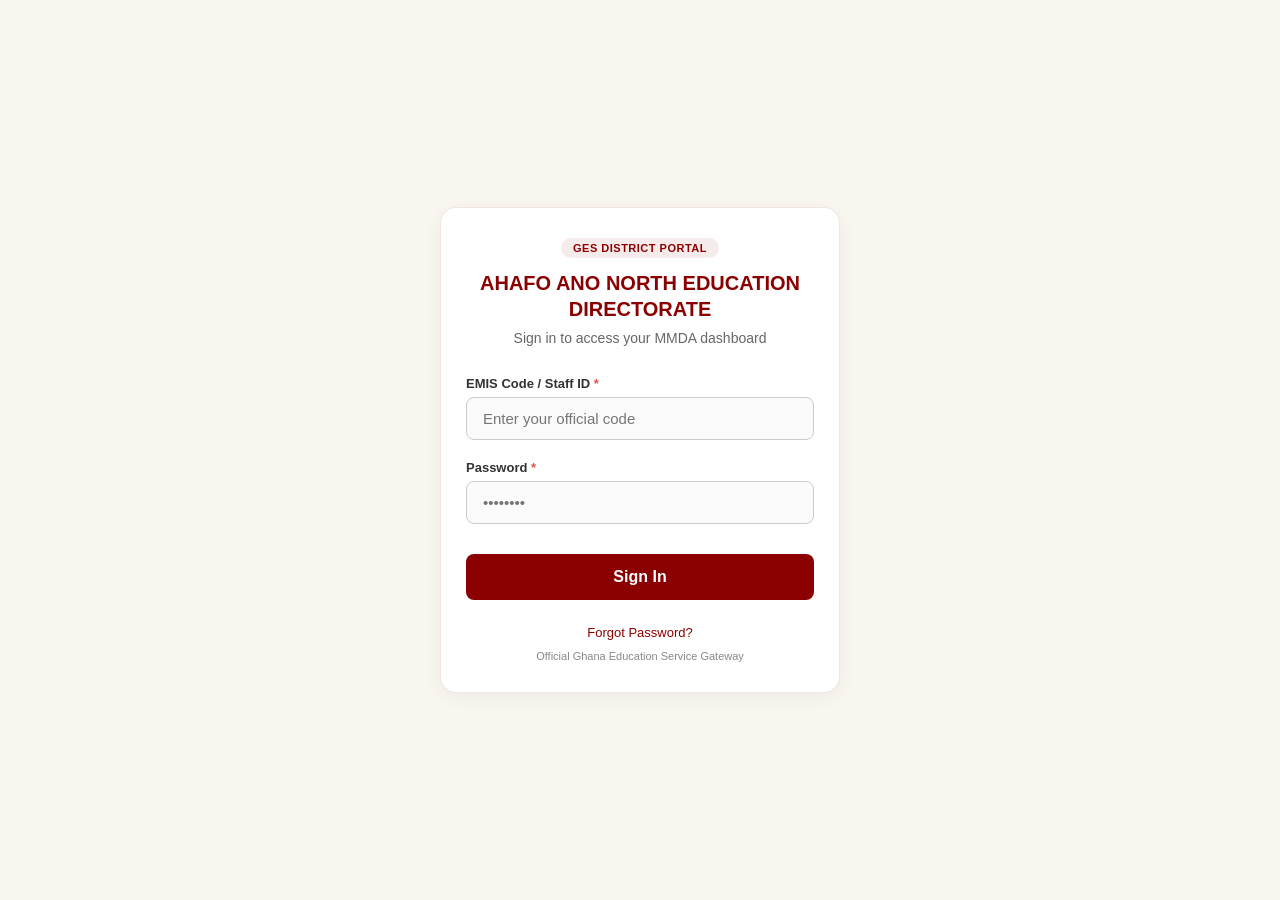
==== index.html @ 19f61275 "Update index.html" ====
<!DOCTYPE html>
<html lang="en">
<head>
    <meta charset="UTF-8">
    <meta name="viewport" content="width=device-width, initial-scale=1.0">
    <title>GES Ahafo Ano North - Login Portal</title>
    <style>
        * {
            box-sizing: border-box;
            margin: 0;
            padding: 0;
            font-family: -apple-system, BlinkMacSystemFont, "Segoe UI", Roboto, Helvetica, Arial, sans-serif;
        }

        body {
            background-color: #f9f6f0; 
            display: flex;
            justify-content: center;
            align-items: center;
            min-height: 100vh;
            padding: 20px;
        }

        .login-container {
            background: #ffffff;
            width: 100%;
            max-width: 400px;
            padding: 30px 25px;
            border-radius: 16px;
            box-shadow: 0 4px 20px rgba(0, 0, 0, 0.05);
            border: 1px solid rgba(139, 0, 0, 0.1); 
        }

        .header {
            text-align: center;
            margin-bottom: 30px;
        }

        .header h1 {
            font-size: 20px;
            color: #8b0000; 
            font-weight: 700;
            line-height: 1.3;
        }

        .header p {
            font-size: 14px;
            color: #666666;
            margin-top: 8px;
        }

        .form-group {
            margin-bottom: 20px;
            position: relative;
        }

        .form-group label {
            display: block;
            font-size: 13px;
            font-weight: 600;
            color: #333333;
            margin-bottom: 6px;
        }

        .form-group label span {
            color: #d9534f;
        }

        .form-group input {
            width: 100%;
            padding: 12px 16px;
            font-size: 15px;
            border: 1px solid #cccccc;
            border-radius: 8px;
            outline: none;
            background-color: #fafafa;
            transition: all 0.2s ease;
        }

        .form-group input:focus {
            border-color: #8b0000;
            background-color: #ffffff;
            box-shadow: 0 0 0 3px rgba(139, 0, 0, 0.1);
        }

        .btn-submit {
            width: 100%;
            padding: 14px;
            background-color: #8b0000;
            color: #ffffff;
            border: none;
            border-radius: 8px;
            font-size: 16px;
            font-weight: 600;
            cursor: pointer;
            transition: background-color 0.2s ease;
            margin-top: 10px;
        }

        .btn-submit:hover {
            background-color: #660000;
        }

        .footer-links {
            margin-top: 25px;
            text-align: center;
            font-size: 13px;
        }

        .footer-links a {
            color: #8b0000;
            text-decoration: none;
            font-weight: 500;
        }

        .footer-links a:hover {
            text-decoration: underline;
        }

        .district-badge {
            display: inline-block;
            background-color: rgba(139, 0, 0, 0.08);
            color: #8b0000;
            padding: 4px 12px;
            border-radius: 20px;
            font-size: 11px;
            font-weight: 700;
            text-transform: uppercase;
            letter-spacing: 0.5px;
            margin-bottom: 12px;
        }
    </style>
</head>
<body>

    <div class="login-container">
        <div class="header">
            <span class="district-badge">GES District Portal</span>
            <h1>AHAFO ANO NORTH EDUCATION DIRECTORATE</h1>
            <p>Sign in to access your MMDA dashboard</p>
        </div>

        <!-- Corrected JavaScript logic checking for username and password -->
        <form action="#" method="POST" onsubmit="
            event.preventDefault(); 
            const code = document.getElementById('emis-code').value; 
            const pass = document.getElementById('password').value; 
            if(code === 'AN-ADMIN' && pass === 'Tepa2026') { 
                window.location.href='dashboard.html'; 
            } else { 
                alert('Invalid EMIS Code or Password. Please try again.'); 
            }
        ">
            <div class="form-group">
                <label for="emis-code">EMIS Code / Staff ID <span>*</span></label>
                <input type="text" id="emis-code" placeholder="Enter your official code" required>
            </div>

            <div class="form-group">
                <label for="password">Password <span>*</span></label>
                <input type="password" id="password" placeholder="••••••••" required>
            </div>

            <button type="submit" class="btn-submit">Sign In</button>
        </form>

        <div class="footer-links">
            <p><a href="#">Forgot Password?</a></p>
            <p style="margin-top: 10px; color: #888888; font-size: 11px;">Official Ghana Education Service Gateway</p>
        </div>
    </div>

</body>
</html>
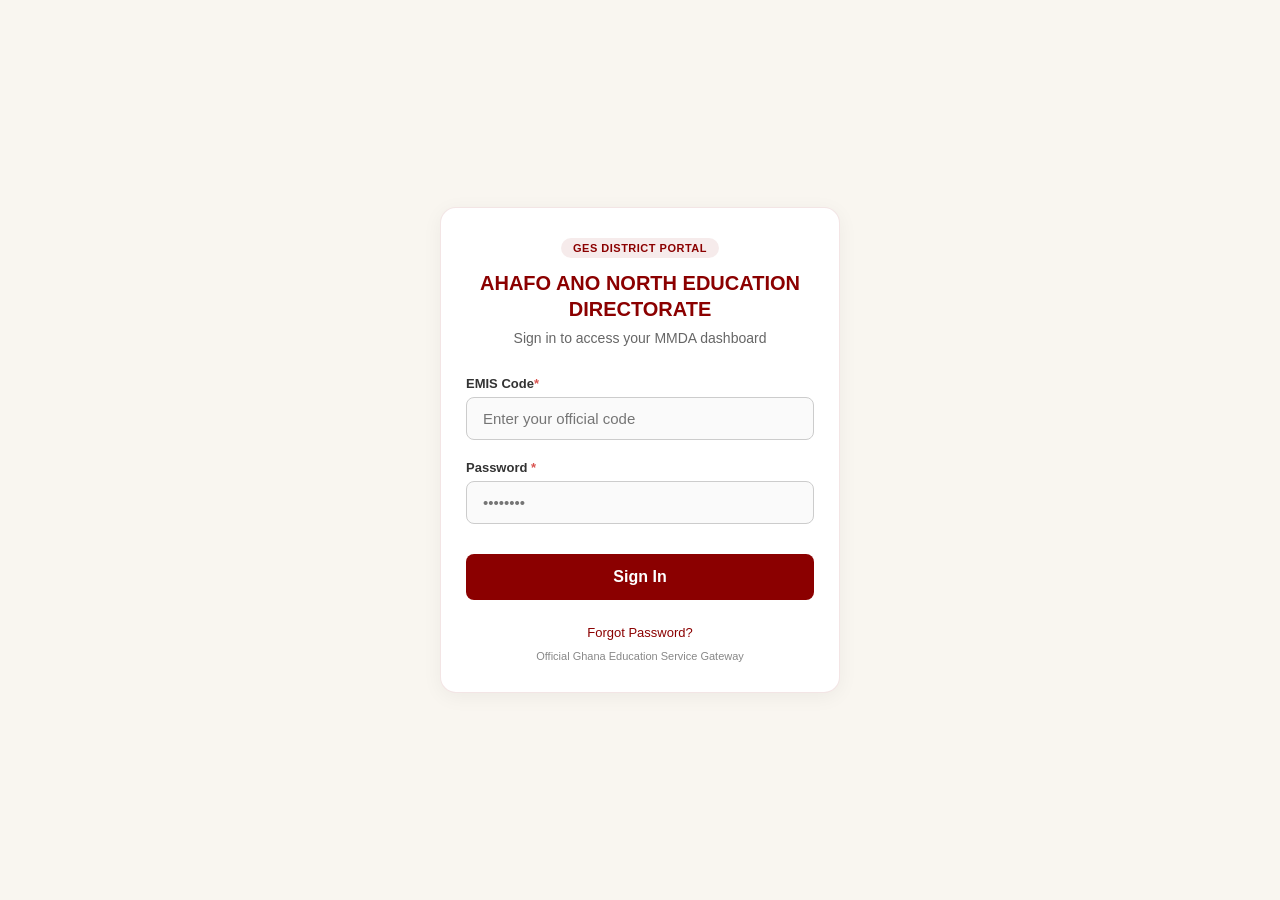
==== commit 34ba1abf: "Update index.html" ====
--- a/index.html
+++ b/index.html
@@ -145,14 +145,14 @@
             event.preventDefault(); 
             const code = document.getElementById('emis-code').value; 
             const pass = document.getElementById('password').value; 
-            if(code === 'AN-ADMIN' && pass === 'Tepa2026') { 
+            if(code === 'ADMIN' && pass === '123456') { 
                 window.location.href='dashboard.html'; 
             } else { 
                 alert('Invalid EMIS Code or Password. Please try again.'); 
             }
         ">
             <div class="form-group">
-                <label for="emis-code">EMIS Code / Staff ID <span>*</span></label>
+                <label for="emis-code">EMIS Code<span>*</span></label>
                 <input type="text" id="emis-code" placeholder="Enter your official code" required>
             </div>
 
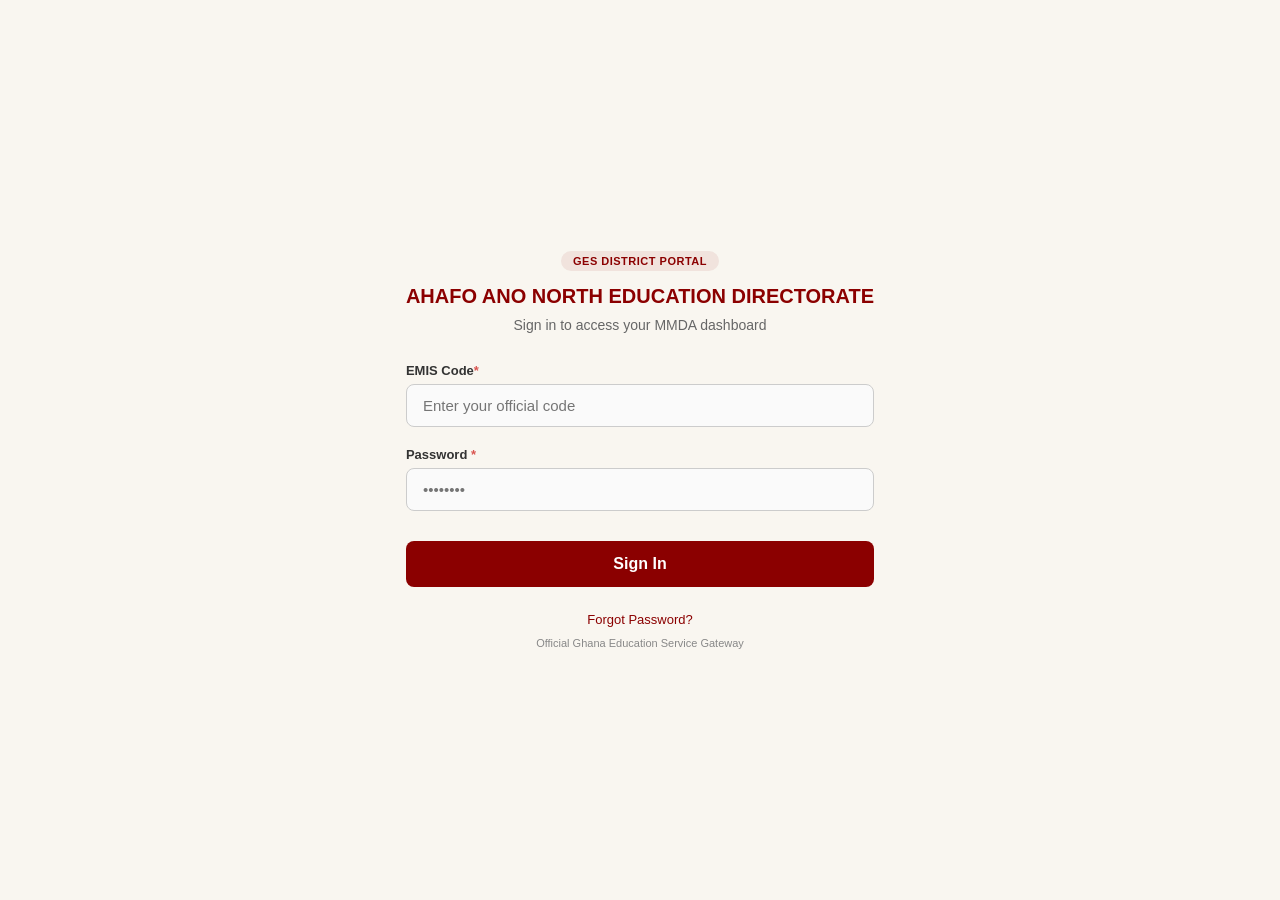
==== commit fec562d4: "Update index.html" ====
--- a/index.html
+++ b/index.html
@@ -20,6 +20,10 @@
             min-height: 100vh;
             padding: 20px;
         }
+        <!-- Login Logo Section -->
+<div style="text-align: center; margin-bottom: 25px;">
+    <img src="logo.png" alt="Ahafo Ano North Municipal Education Directorate Logo" style="width: 160px; height: auto; max-width: 100%;">
+</div>
 
         .login-container {
             background: #ffffff;
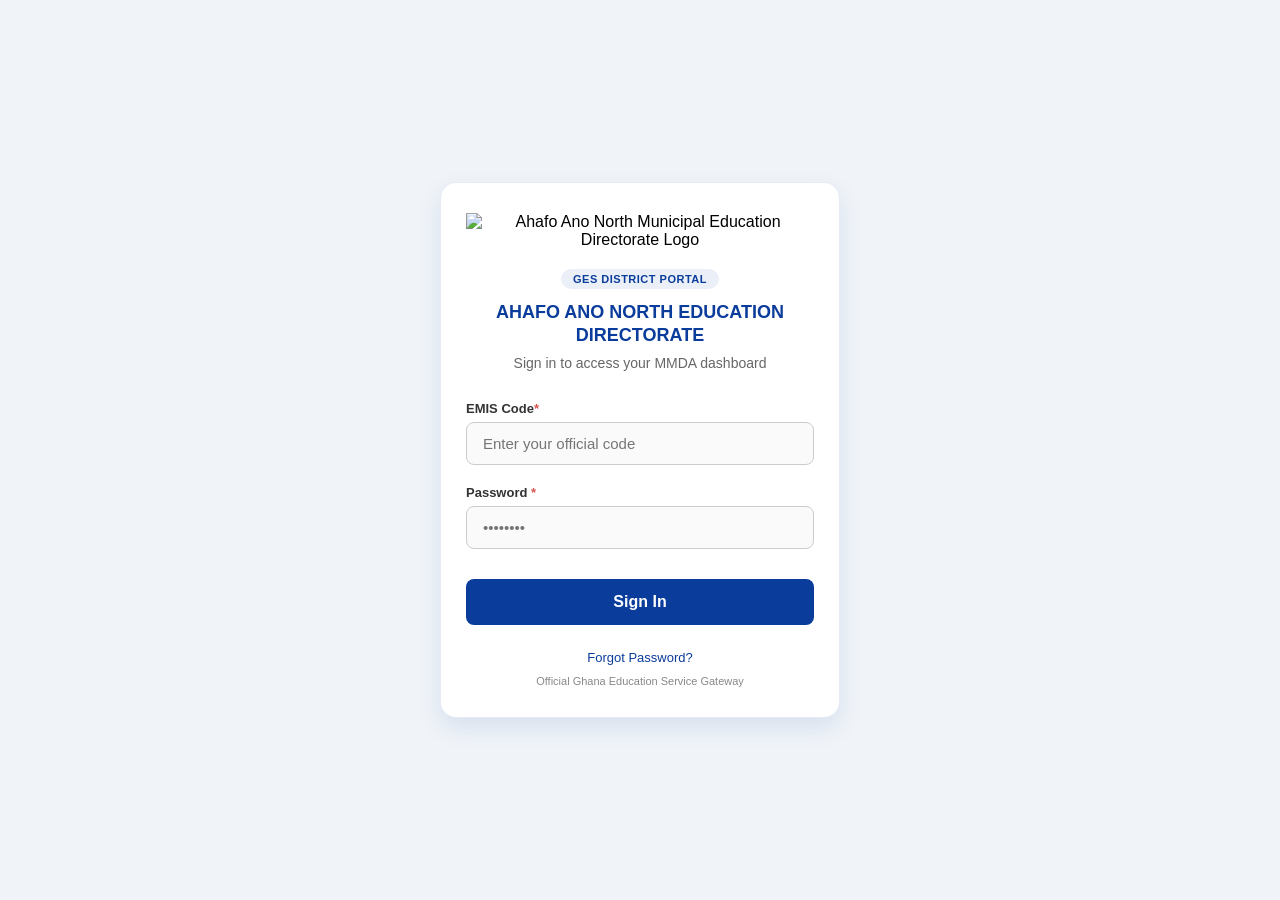
==== commit 702b655a: "Update index.html" ====
--- a/index.html
+++ b/index.html
@@ -13,17 +13,13 @@
         }
 
         body {
-            background-color: #f9f6f0; 
+            background-color: #f0f4f8; /* Updated to a cleaner gray-blue tint */
             display: flex;
             justify-content: center;
             align-items: center;
             min-height: 100vh;
             padding: 20px;
         }
-        <!-- Login Logo Section -->
-<div style="text-align: center; margin-bottom: 25px;">
-    <img src="logo.png" alt="Ahafo Ano North Municipal Education Directorate Logo" style="width: 160px; height: auto; max-width: 100%;">
-</div>
 
         .login-container {
             background: #ffffff;
@@ -31,8 +27,20 @@
             max-width: 400px;
             padding: 30px 25px;
             border-radius: 16px;
-            box-shadow: 0 4px 20px rgba(0, 0, 0, 0.05);
-            border: 1px solid rgba(139, 0, 0, 0.1); 
+            box-shadow: 0 10px 25px rgba(10, 60, 155, 0.1); /* Matches branding */
+            border: 1px solid rgba(10, 60, 155, 0.1); 
+        }
+
+        /* Centered logo container */
+        .logo-wrapper {
+            text-align: center;
+            margin-bottom: 20px;
+        }
+
+        .logo-wrapper img {
+            width: 150px; 
+            height: auto; 
+            max-width: 100%;
         }
 
         .header {
@@ -41,8 +49,8 @@
         }
 
         .header h1 {
-            font-size: 20px;
-            color: #8b0000; 
+            font-size: 18px;
+            color: #0A3C9B; /* Branded Royal Blue from the seal */
             font-weight: 700;
             line-height: 1.3;
         }
@@ -82,15 +90,15 @@
         }
 
         .form-group input:focus {
-            border-color: #8b0000;
+            border-color: #0A3C9B; /* Focused blue border */
             background-color: #ffffff;
-            box-shadow: 0 0 0 3px rgba(139, 0, 0, 0.1);
+            box-shadow: 0 0 0 3px rgba(10, 60, 155, 0.15);
         }
 
         .btn-submit {
             width: 100%;
             padding: 14px;
-            background-color: #8b0000;
+            background-color: #0A3C9B; /* Branded Royal Blue action button */
             color: #ffffff;
             border: none;
             border-radius: 8px;
@@ -102,7 +110,7 @@
         }
 
         .btn-submit:hover {
-            background-color: #660000;
+            background-color: #072a6b;
         }
 
         .footer-links {
@@ -112,7 +120,7 @@
         }
 
         .footer-links a {
-            color: #8b0000;
+            color: #0A3C9B;
             text-decoration: none;
             font-weight: 500;
         }
@@ -123,8 +131,8 @@
 
         .district-badge {
             display: inline-block;
-            background-color: rgba(139, 0, 0, 0.08);
-            color: #8b0000;
+            background-color: rgba(10, 60, 155, 0.08);
+            color: #0A3C9B;
             padding: 4px 12px;
             border-radius: 20px;
             font-size: 11px;
@@ -138,13 +146,17 @@
 <body>
 
     <div class="login-container">
+        <!-- Logo Added Correctly Inside Body Box -->
+        <div class="logo-wrapper">
+            <img src="logo.png" alt="Ahafo Ano North Municipal Education Directorate Logo">
+        </div>
+
         <div class="header">
             <span class="district-badge">GES District Portal</span>
             <h1>AHAFO ANO NORTH EDUCATION DIRECTORATE</h1>
             <p>Sign in to access your MMDA dashboard</p>
         </div>
 
-        <!-- Corrected JavaScript logic checking for username and password -->
         <form action="#" method="POST" onsubmit="
             event.preventDefault(); 
             const code = document.getElementById('emis-code').value; 
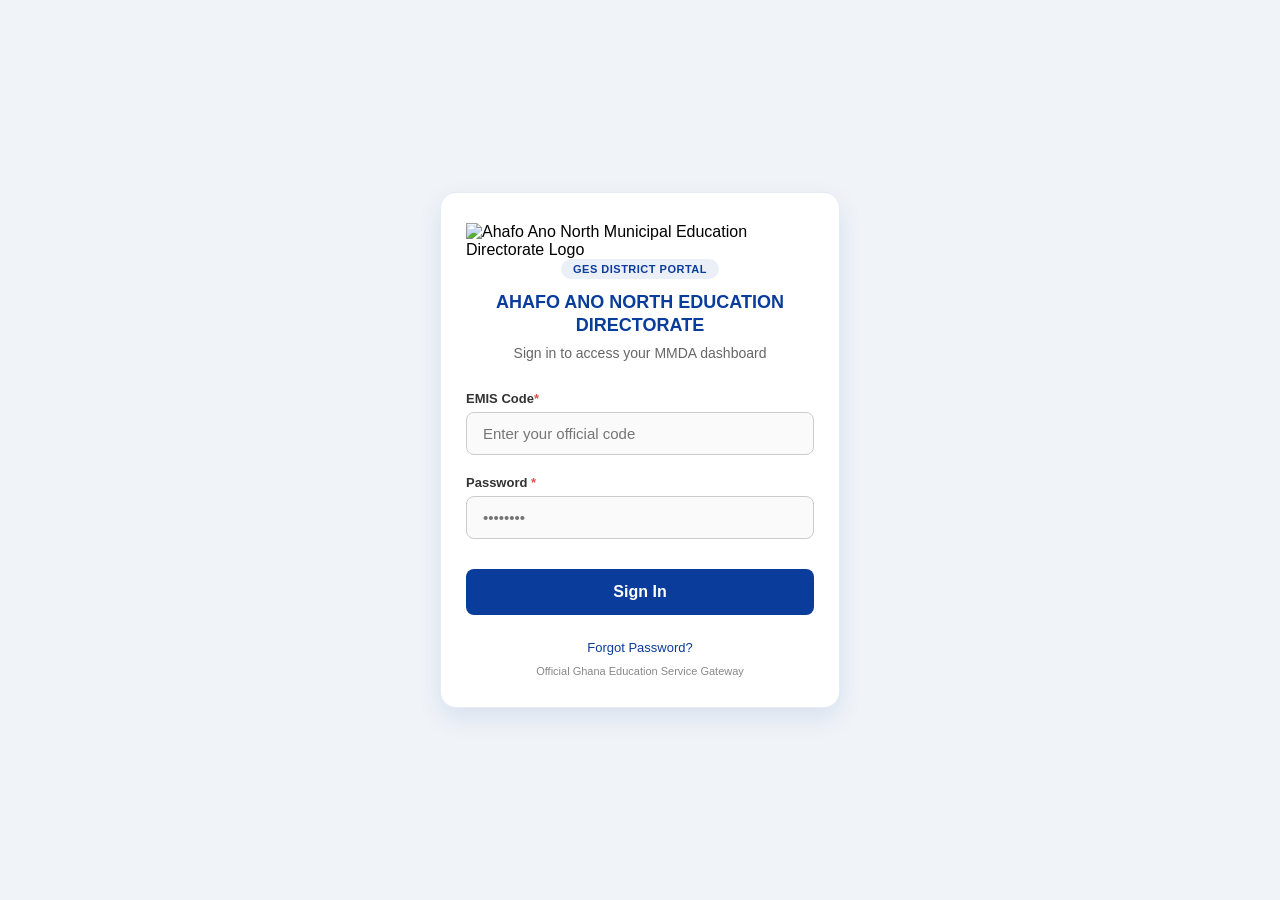
==== commit 98e7f1bf: "Update index.html" ====
--- a/index.html
+++ b/index.html
@@ -32,7 +32,7 @@
         }
 
         /* Centered logo container */
-        .logo-wrapper {
+        .Logo-wrapper {
             text-align: center;
             margin-bottom: 20px;
         }
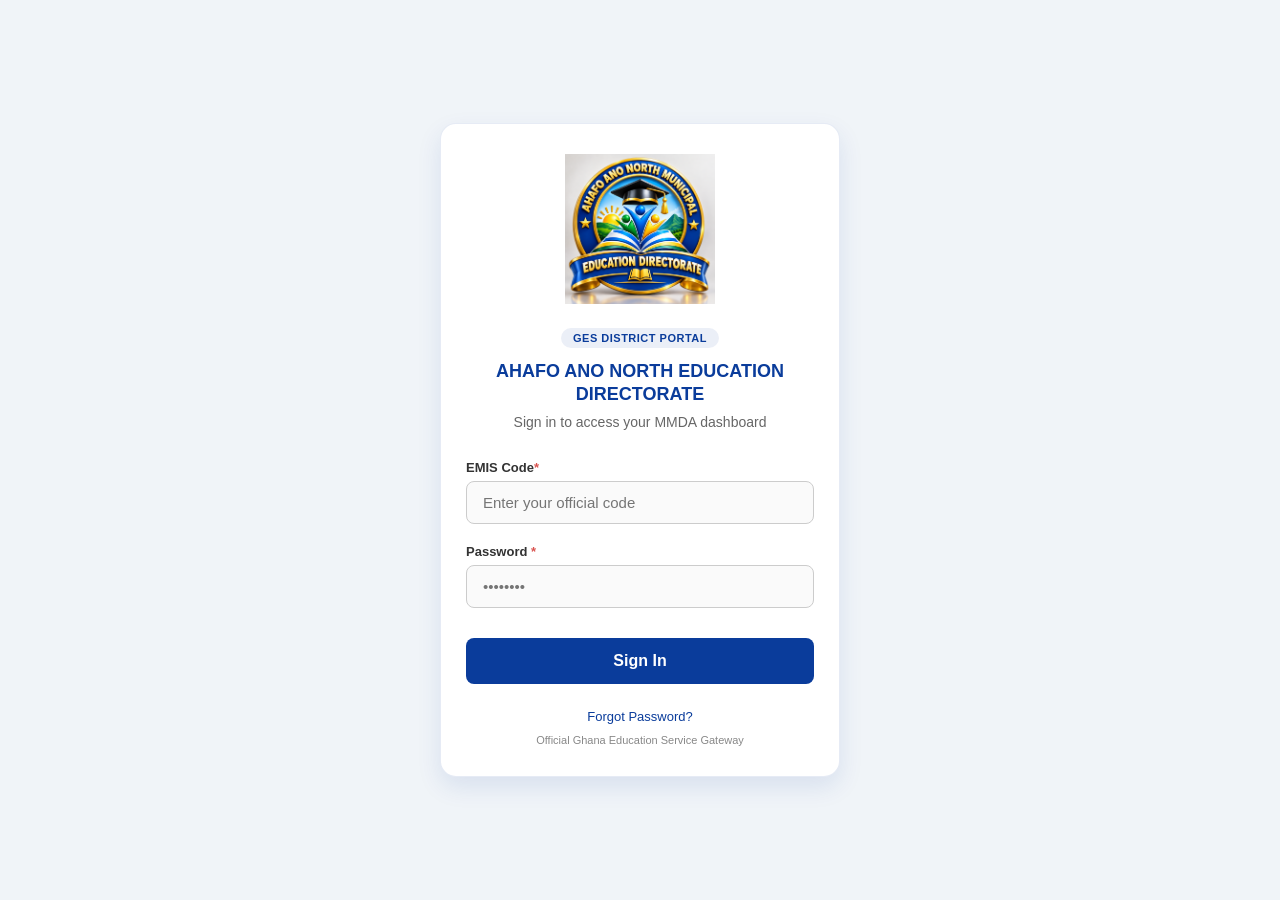
==== commit c9a742dc: "Update index.html" ====
--- a/index.html
+++ b/index.html
@@ -13,7 +13,7 @@
         }
 
         body {
-            background-color: #f0f4f8; /* Updated to a cleaner gray-blue tint */
+            background-color: #f0f4f8; 
             display: flex;
             justify-content: center;
             align-items: center;
@@ -27,12 +27,12 @@
             max-width: 400px;
             padding: 30px 25px;
             border-radius: 16px;
-            box-shadow: 0 10px 25px rgba(10, 60, 155, 0.1); /* Matches branding */
+            box-shadow: 0 10px 25px rgba(10, 60, 155, 0.1); 
             border: 1px solid rgba(10, 60, 155, 0.1); 
         }
 
-        /* Centered logo container */
-        .Logo-wrapper {
+        /* Centered logo container - Fixed casing to lowercase */
+        .logo-wrapper {
             text-align: center;
             margin-bottom: 20px;
         }
@@ -50,7 +50,7 @@
 
         .header h1 {
             font-size: 18px;
-            color: #0A3C9B; /* Branded Royal Blue from the seal */
+            color: #0A3C9B; 
             font-weight: 700;
             line-height: 1.3;
         }
@@ -90,7 +90,7 @@
         }
 
         .form-group input:focus {
-            border-color: #0A3C9B; /* Focused blue border */
+            border-color: #0A3C9B; 
             background-color: #ffffff;
             box-shadow: 0 0 0 3px rgba(10, 60, 155, 0.15);
         }
@@ -98,7 +98,7 @@
         .btn-submit {
             width: 100%;
             padding: 14px;
-            background-color: #0A3C9B; /* Branded Royal Blue action button */
+            background-color: #0A3C9B; 
             color: #ffffff;
             border: none;
             border-radius: 8px;
@@ -146,9 +146,9 @@
 <body>
 
     <div class="login-container">
-        <!-- Logo Added Correctly Inside Body Box -->
         <div class="logo-wrapper">
-            <img src="logo.png" alt="Ahafo Ano North Municipal Education Directorate Logo">
+            <!-- Fixed: Changed target source link to exact capital letters Logo.PNG -->
+            <img src="Logo.PNG" alt="Ahafo Ano North Municipal Education Directorate Logo">
         </div>
 
         <div class="header">
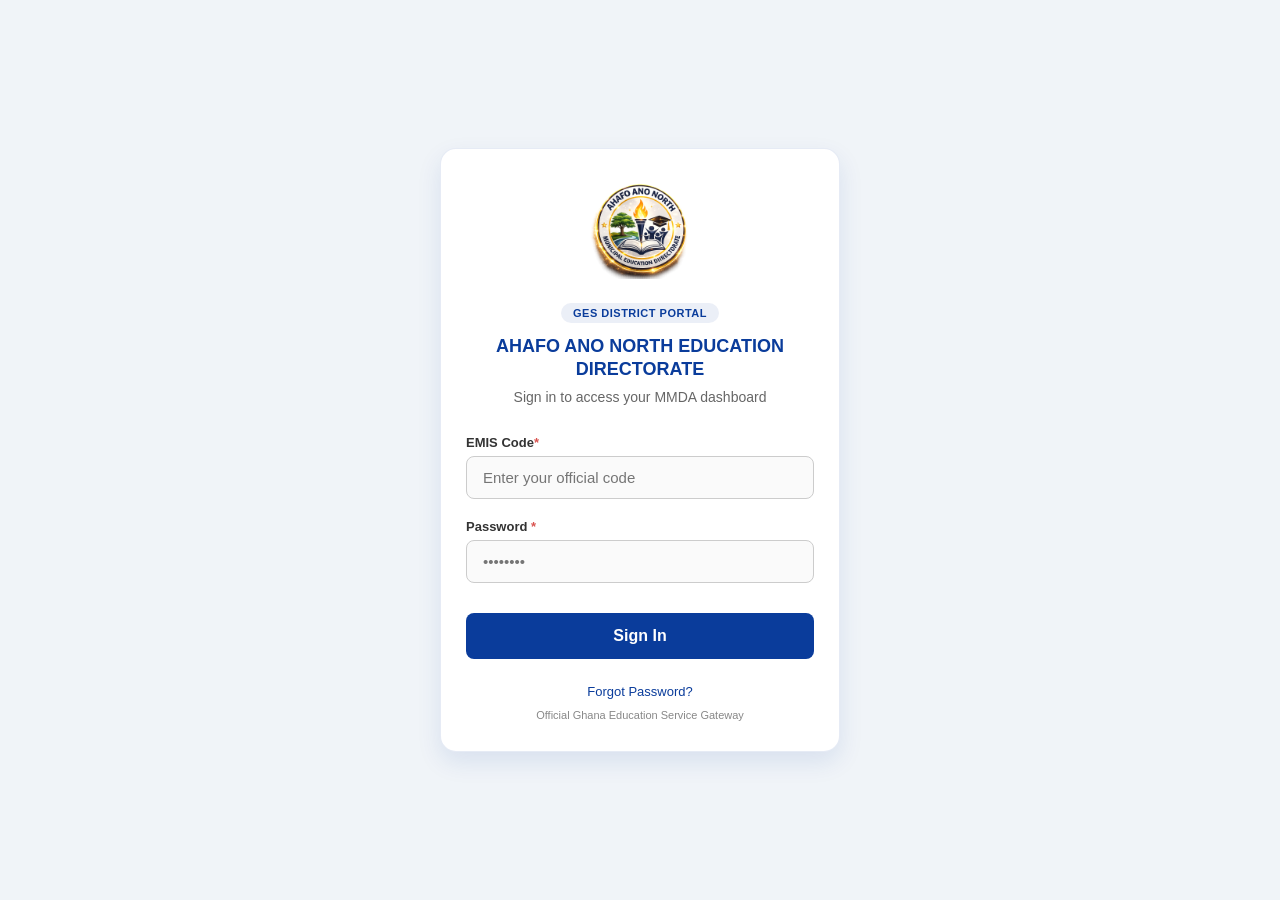
==== commit f007dfb1: "Update index.html" ====
--- a/index.html
+++ b/index.html
@@ -148,7 +148,7 @@
     <div class="login-container">
         <div class="logo-wrapper">
             <!-- Fixed: Changed target source link to exact capital letters Logo.PNG -->
-            <img src="Logo.PNG" alt="Ahafo Ano North Municipal Education Directorate Logo">
+            <img src="Logo.png" alt="Ahafo Ano North Municipal Education Directorate Logo">
         </div>
 
         <div class="header">
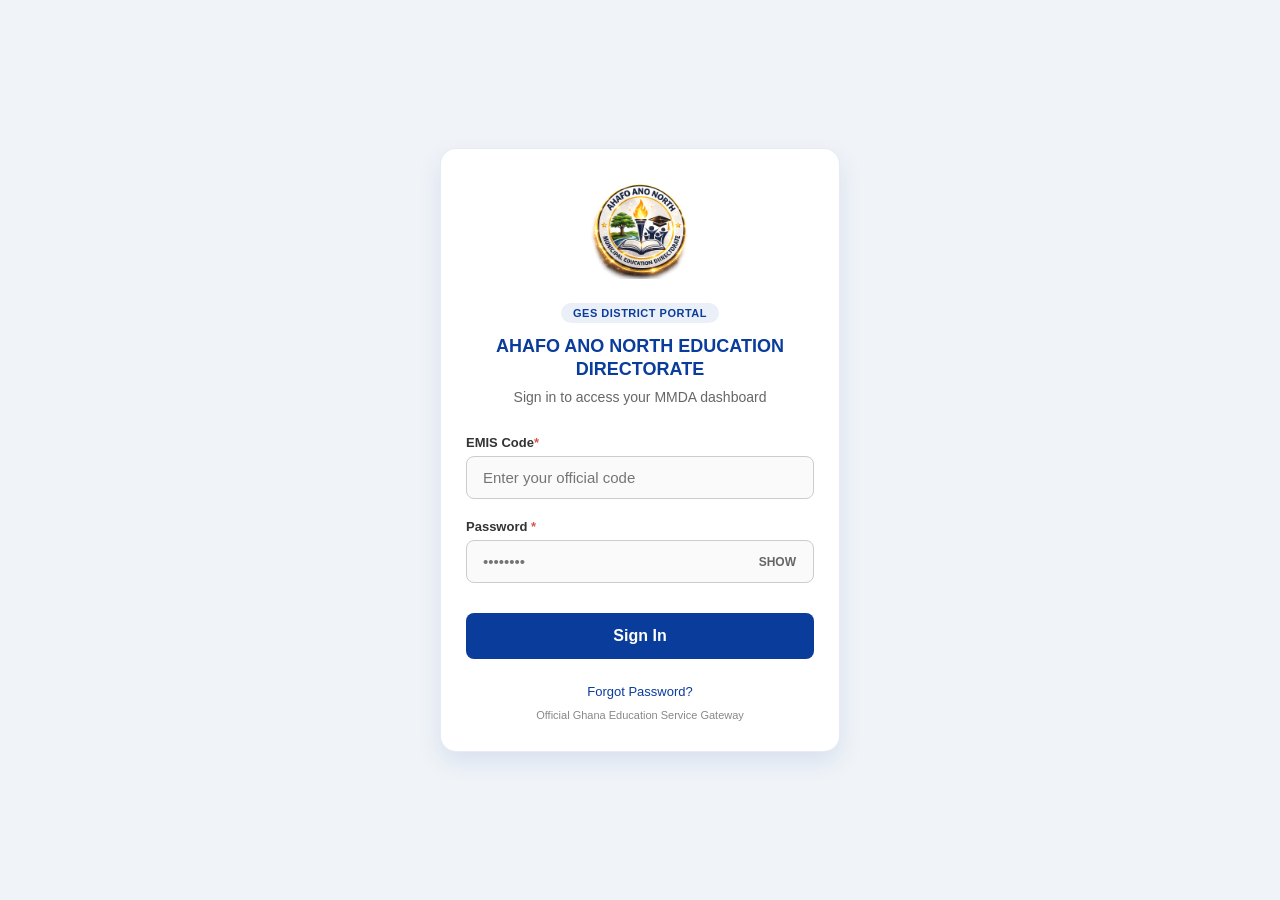
==== commit 5f5e1cc8: "Update index.html" ====
--- a/index.html
+++ b/index.html
@@ -31,7 +31,6 @@
             border: 1px solid rgba(10, 60, 155, 0.1); 
         }
 
-        /* Centered logo container - Fixed casing to lowercase */
         .logo-wrapper {
             text-align: center;
             margin-bottom: 20px;
@@ -89,10 +88,40 @@
             transition: all 0.2s ease;
         }
 
+        /* Added padding on the right to make room for the toggle button */
+        .password-input-wrapper input {
+            padding-right: 45px;
+        }
+
         .form-group input:focus {
             border-color: #0A3C9B; 
             background-color: #ffffff;
             box-shadow: 0 0 0 3px rgba(10, 60, 155, 0.15);
+        }
+
+        /* Styling for the wrapper and toggle visibility button */
+        .password-input-wrapper {
+            position: relative;
+            display: flex;
+            align-items: center;
+        }
+
+        .toggle-password {
+            position: absolute;
+            right: 14px;
+            background: none;
+            border: none;
+            color: #666666;
+            cursor: pointer;
+            font-size: 12px;
+            font-weight: 600;
+            padding: 4px;
+            user-select: none;
+            text-transform: uppercase;
+        }
+
+        .toggle-password:hover {
+            color: #0A3C9B;
         }
 
         .btn-submit {
@@ -147,7 +176,6 @@
 
     <div class="login-container">
         <div class="logo-wrapper">
-            <!-- Fixed: Changed target source link to exact capital letters Logo.PNG -->
             <img src="Logo.png" alt="Ahafo Ano North Municipal Education Directorate Logo">
         </div>
 
@@ -174,7 +202,11 @@
 
             <div class="form-group">
                 <label for="password">Password <span>*</span></label>
-                <input type="password" id="password" placeholder="••••••••" required>
+                <!-- Updated: Wrapped input in a container and added a toggle button -->
+                <div class="password-input-wrapper">
+                    <input type="password" id="password" placeholder="••••••••" required>
+                    <button type="button" id="togglePasswordBtn" class="toggle-password">Show</button>
+                </div>
             </div>
 
             <button type="submit" class="btn-submit">Sign In</button>
@@ -186,5 +218,22 @@
         </div>
     </div>
 
+    <!-- Script to toggle the password field type -->
+    <script>
+        const passwordInput = document.getElementById('password');
+        const toggleBtn = document.getElementById('togglePasswordBtn');
+
+        toggleBtn.addEventListener('click', function() {
+            // Check current input type
+            if (passwordInput.type === 'password') {
+                passwordInput.type = 'text';
+                toggleBtn.textContent = 'Hide';
+            } else {
+                passwordInput.type = 'password';
+                toggleBtn.textContent = 'Show';
+            }
+        });
+    </script>
+
 </body>
 </html>
